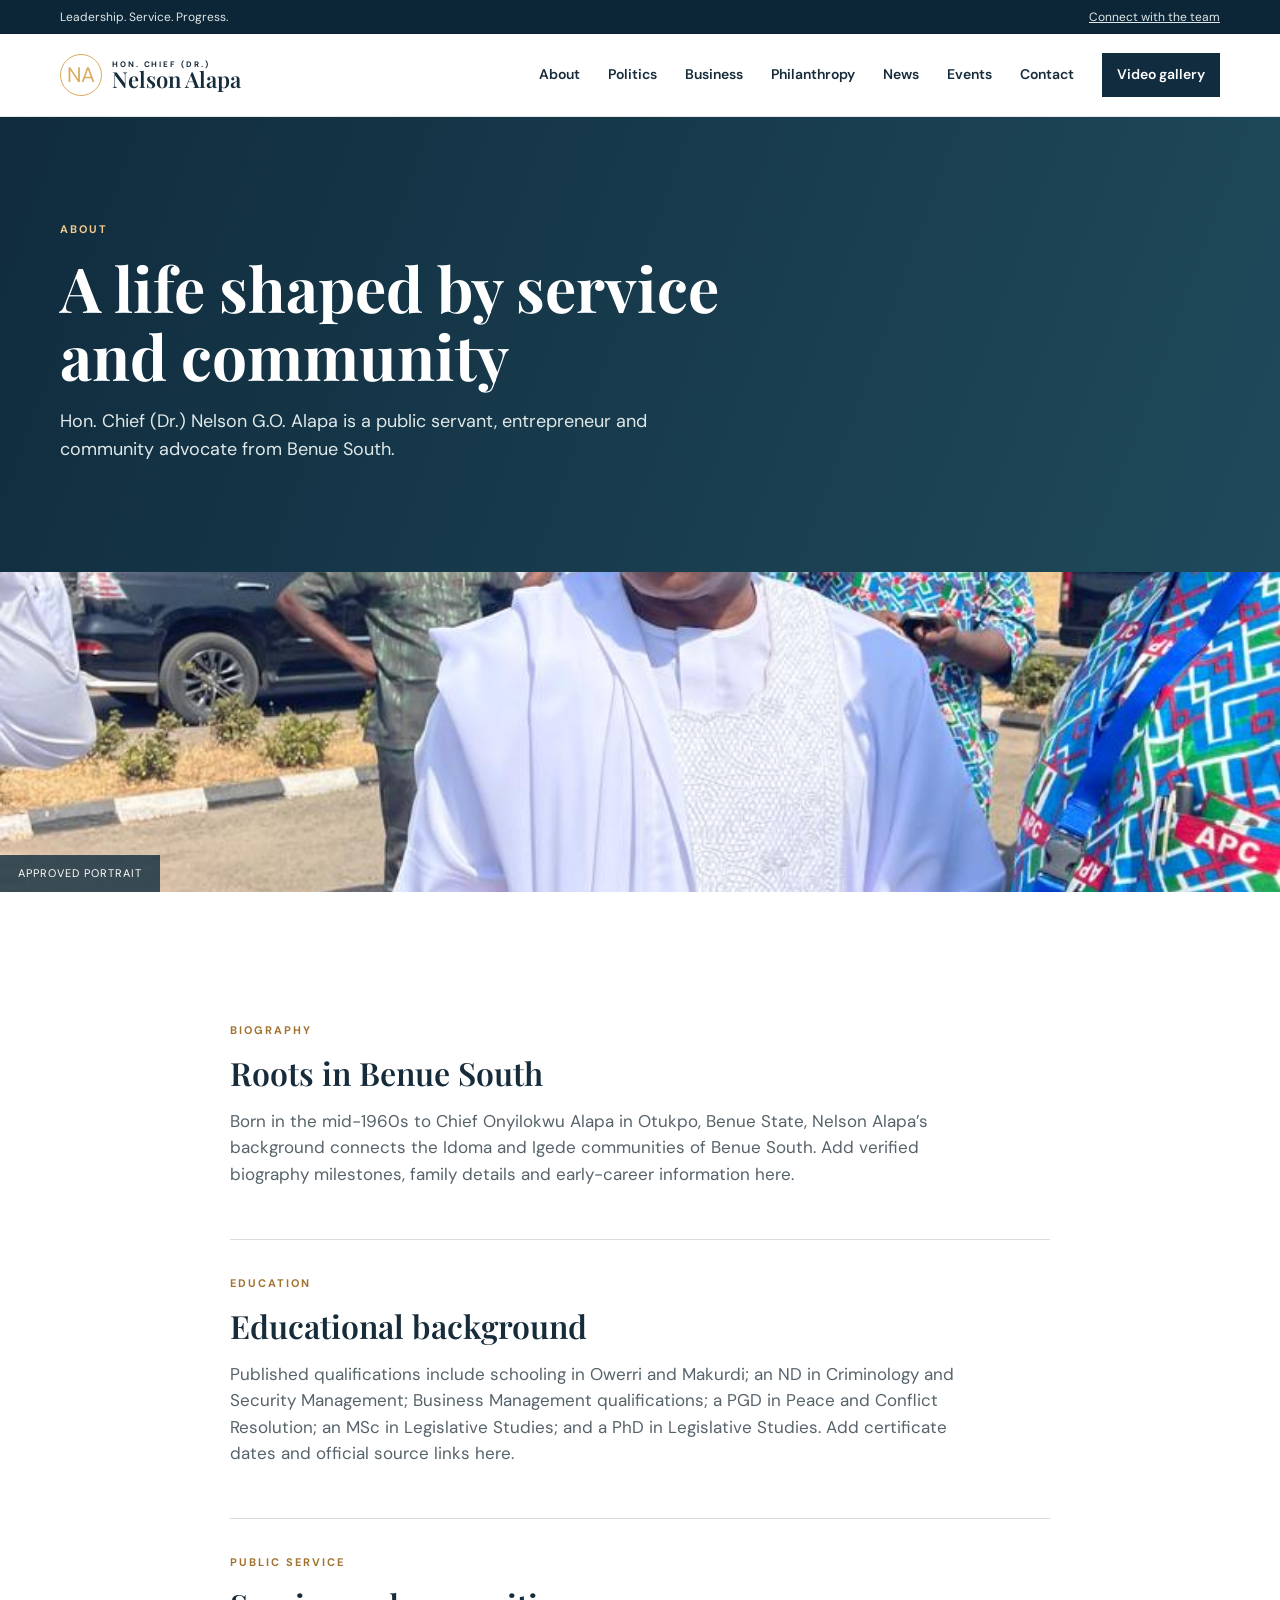
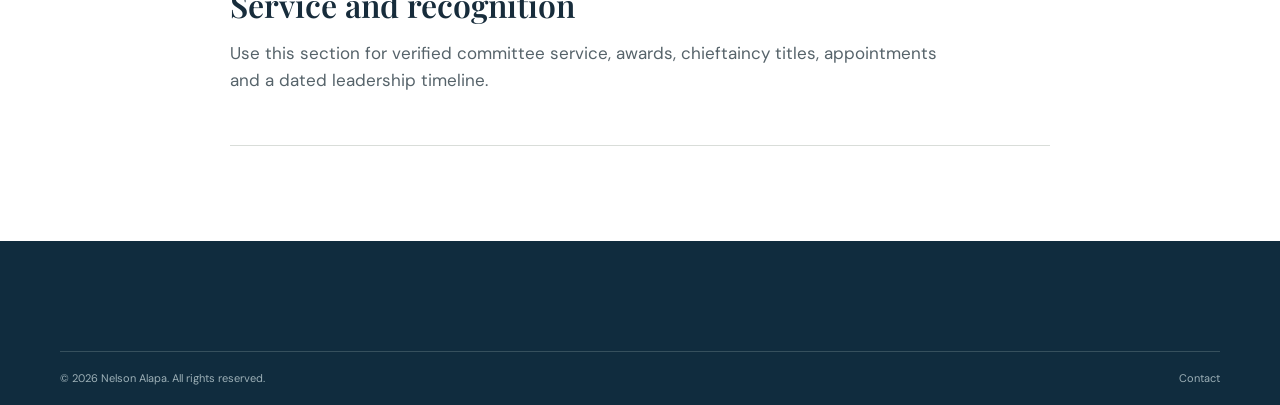
==== about.html @ 98392918 "Chief (Dr.) Nelson G.O. Alapa portfolio" ====
<!doctype html><html lang="en"><head><meta charset="UTF-8"><meta name="viewport" content="width=device-width,initial-scale=1"><title>About | Nelson Alapa</title><link rel="preconnect" href="https://fonts.googleapis.com"><link rel="preconnect" href="https://fonts.gstatic.com" crossorigin><link href="https://fonts.googleapis.com/css2?family=DM+Sans:wght@400;500;600;700&family=Playfair+Display:wght@600;700&display=swap" rel="stylesheet"><link rel="stylesheet" href="/styles.css"><link rel="stylesheet" href="/inner.css"></head><body><div class="topbar"><div class="container topbar-inner"><span>Leadership. Service. Progress.</span><span><a href="/contacts/">Connect with the team</a></span></div></div><header class="site-header"><div class="container nav-wrap"><a class="brand" href="/"><span class="seal">NA</span><span><b>HON. CHIEF (DR.)</b><strong>Nelson Alapa</strong></span></a><button class="menu-button" aria-label="Open navigation" aria-expanded="false">☰</button><nav class="main-nav"><a href="/about/">About</a><a href="/politics/">Politics</a><a href="/business/">Business</a><a href="/philanthropy/">Philanthropy</a><a href="/news/">News</a><a href="/events/">Events</a><a href="/contacts/">Contact</a><a class="nav-action" href="/video-gallery/">Video gallery</a></nav></div></header><main><section class="inner-hero"><div class="container"><p class="eyebrow light">ABOUT</p><h1>A life shaped by service and community</h1><p>Hon. Chief (Dr.) Nelson G.O. Alapa is a public servant, entrepreneur and community advocate from Benue South.</p></div></section><section class="route-photo" style="background-image:linear-gradient(90deg,#102c3e33,#102c3e33),url('/assets/images/about-nelson-alapa.jpg')"><div>Approved portrait</div></section><section class="section"><div class="container content-layout"><article class="content-card"><p class="eyebrow">BIOGRAPHY</p><h2>Roots in Benue South</h2><p>Born in the mid-1960s to Chief Onyilokwu Alapa in Otukpo, Benue State, Nelson Alapa’s background connects the Idoma and Igede communities of Benue South. Add verified biography milestones, family details and early-career information here.</p></article><article class="content-card"><p class="eyebrow">EDUCATION</p><h2>Educational background</h2><p>Published qualifications include schooling in Owerri and Makurdi; an ND in Criminology and Security Management; Business Management qualifications; a PGD in Peace and Conflict Resolution; an MSc in Legislative Studies; and a PhD in Legislative Studies. Add certificate dates and official source links here.</p></article><article class="content-card"><p class="eyebrow">PUBLIC SERVICE</p><h2>Service and recognition</h2><p>Use this section for verified committee service, awards, chieftaincy titles, appointments and a dated leadership timeline.</p></article></div></section></main><footer><div class="container footer-bottom"><span>© 2026 Nelson Alapa. All rights reserved.</span><span><a href="/contacts/">Contact</a></span></div></footer><script src="/script.js"></script></body></html>
---- styles.css ----
:root{--ink:#172c3b;--navy:#102c3e;--gold:#d9ab5f;--cream:#f6f3ed;--line:#d9ddd9;--muted:#637078}*{box-sizing:border-box}html{scroll-behavior:smooth}body{margin:0;color:var(--ink);font-family:"DM Sans",sans-serif;line-height:1.55;background:#fff}a{color:inherit;text-decoration:none}.container{width:min(1160px,calc(100% - 48px));margin:auto}.topbar{font-size:12px;color:#dfe8e9;background:#0c2637}.topbar-inner{height:34px;display:flex;justify-content:space-between;align-items:center}.topbar a{text-decoration:underline}.site-header{height:82px;background:#fff;display:flex;align-items:center;position:sticky;top:0;z-index:10;box-shadow:0 1px 0 #e5e8e8}.nav-wrap{display:flex;align-items:center;justify-content:space-between}.brand{display:flex;align-items:center;gap:10px;line-height:1}.brand .seal{border:1px solid var(--gold);border-radius:50%;width:42px;height:42px;display:grid;place-items:center;color:var(--gold);font-size:21px}.brand b{font-size:8px;letter-spacing:1.9px;display:block}.brand strong{font-family:"Playfair Display";font-size:22px;font-weight:600}.main-nav{display:flex;align-items:center;gap:28px;font-size:14px;font-weight:600}.main-nav>a:not(.nav-action):hover,.text-link:hover{color:#a3732a}.nav-action{padding:11px 15px;background:var(--navy);color:#fff}.menu-button{display:none;background:none;border:0;font-size:25px;color:var(--ink)}.hero{min-height:605px;position:relative;display:flex;align-items:center;color:#fff;background:linear-gradient(105deg,#15384b 8%,rgba(21,56,75,.69) 43%,rgba(21,56,75,.2)),url('assets/images/hero-governorate.jpg') center/cover,#37596a}.hero-overlay{position:absolute;inset:0;background:linear-gradient(90deg,rgba(9,31,45,.32),transparent)}.hero-content{position:relative;padding:100px 0 125px}.eyebrow{font-size:11px;font-weight:700;letter-spacing:2px;color:#a1732f;margin:0 0 16px}.eyebrow.light{color:#f2cb8c}.hero h1,h2{font-family:"Playfair Display";font-weight:600;line-height:1.12}.hero h1{font-size:clamp(42px,5vw,67px);margin:0;max-width:760px}.hero-copy{font-size:18px;max-width:540px;margin:24px 0 32px;color:#edf2f1}.hero-actions{display:flex;gap:14px;flex-wrap:wrap}.button{display:inline-flex;align-items:center;gap:12px;padding:13px 20px;font-size:14px;font-weight:700}.button-gold{background:var(--gold);color:#1d3140}.button-outline{border:1px solid rgba(255,255,255,.8);color:#fff}.button-dark{background:var(--navy);color:#fff}.hero-note{position:absolute;bottom:0;width:100%;padding:17px calc((100% - min(1160px,calc(100% - 48px)))/2);background:rgba(9,32,46,.78);font-size:13px}.pulse{display:inline-block;width:7px;height:7px;background:#7dd2a5;border-radius:50%;margin-right:8px}.quick-links{background:var(--cream)}.quick-grid{display:grid;grid-template-columns:repeat(4,1fr)}.quick-grid a{display:flex;align-items:center;gap:13px;padding:25px 17px;border-right:1px solid #dfded8}.quick-grid a:first-child{border-left:1px solid #dfded8}.quick-icon{font-size:23px;color:#a5742b}.quick-grid b,.quick-grid small{display:block}.quick-grid b{font-size:14px}.quick-grid small{font-size:11px;color:var(--muted)}.quick-grid i{margin-left:auto;font-style:normal;color:#a5742b}.section{padding:95px 0}.intro-grid,.transparency-grid{display:grid;grid-template-columns:1.1fr .9fr;gap:90px}.introduction h2,.section-heading h2,.transparency h2{font-size:clamp(32px,3.3vw,46px);margin:0}.intro-copy{padding-top:28px;font-size:17px;color:#536168}.text-link{font-size:14px;font-weight:700;display:inline-block;margin-top:15px}.text-link span{color:#ae7828;margin-left:8px}.projects{background:#f8f8f6}.section-heading{display:flex;justify-content:space-between;align-items:end;margin-bottom:35px}.section-heading .text-link{margin-bottom:8px}.project-grid{display:grid;grid-template-columns:1.15fr 1fr 1fr;gap:22px}.project-card{background:#fff;border:1px solid #e3e5e2}.project-image{height:182px;background-color:#73828c;background-position:center;background-size:cover}.image-road{background-image:linear-gradient(#17354622,#17354622),url('assets/images/project-infrastructure.jpg')}.image-school{background-image:linear-gradient(#17354622,#17354622),url('assets/images/project-education.jpg')}.image-clinic{background-image:linear-gradient(#17354622,#17354622),url('assets/images/project-health.jpg')}.project-body{padding:22px}.tag{font-size:10px;font-weight:700;letter-spacing:1.25px;text-transform:uppercase;color:#a5742b;margin:0 0 10px}.status{float:right;font-size:11px;font-weight:600}.on-track{color:#287253}.review{color:#af7922}.project-card h3,.news h3,.engage-card h3,.report-card h3{font-family:"Playfair Display";font-size:23px;line-height:1.2;margin:7px 0 10px}.project-card p{font-size:13px;color:var(--muted);min-height:40px}.progress-label{display:flex;justify-content:space-between;font-size:11px;margin-top:16px}.progress{height:5px;background:#e8e9e7;margin:6px 0 15px}.progress i{display:block;height:100%;background:#bd8d43}.project-meta{display:flex;justify-content:space-between;border-top:1px solid #e5e7e5;padding-top:13px;font-size:10px;color:var(--muted)}.project-meta b{display:block;color:var(--ink);font-size:11px}.impact{padding:70px 0;background:var(--navy);color:#fff}.impact-grid{display:grid;grid-template-columns:.8fr 1.2fr;align-items:center;gap:40px}.impact h2{font-size:36px;margin:0}.metrics{display:grid;grid-template-columns:repeat(4,1fr);gap:18px}.metrics div{border-left:1px solid rgba(255,255,255,.27);padding-left:16px}.metrics strong{display:block;font-family:"Playfair Display";font-size:34px;color:#e4ba79}.metrics span{font-size:12px;color:#d6e0e1}.service-grid{display:grid;grid-template-columns:repeat(3,1fr);gap:15px}.service-grid a{border:1px solid var(--line);padding:23px;position:relative;min-height:145px;transition:.2s}.service-grid a:hover{border-color:#b88b49;transform:translateY(-2px)}.service-grid span{font-size:24px;color:#b3833d;display:block}.service-grid b,.service-grid small{display:block}.service-grid b{margin:11px 0 3px;font-size:15px}.service-grid small{color:var(--muted);font-size:12px}.service-grid i{position:absolute;right:20px;bottom:17px;font-style:normal;color:#a5742b}.transparency{background:#eaf0ed}.transparency>div{align-items:center}.transparency p:not(.eyebrow){color:#516268;max-width:480px}.report-card{background:#fff;padding:28px 30px;box-shadow:0 18px 36px #213c4017}.report-top{display:flex;justify-content:space-between;font-size:10px;font-weight:700;letter-spacing:1.5px;color:#647178}.report-dot{color:#287253;letter-spacing:0}.budget-row{position:relative;display:grid;grid-template-columns:1fr 35px;gap:10px;margin:18px 0;font-size:12px}.budget-row b{text-align:right}.budget-row i{grid-column:1/3;height:8px;background:linear-gradient(90deg,#c08f47 var(--w),#edf0ee var(--w));background:#d5a458;position:relative}.budget-row i:after{content:"";position:absolute;height:100%;left:var(--x);right:0;background:#edf0ee}.budget-row:nth-of-type(2) i:after{left:31%}.budget-row:nth-of-type(3) i:after{left:28%}.budget-row:nth-of-type(4) i:after{left:19%}.budget-row:nth-of-type(5) i:after{left:14%}.report-card>a{font-size:12px;font-weight:700;color:#a5742b}.news-grid{display:grid;grid-template-columns:1fr 1fr 1.1fr;gap:22px}.news-grid>article:not(.engage-card){border-top:2px solid #b48643;padding:18px 3px}.news-date{font-size:11px;color:#798387;letter-spacing:1px}.news-date b{font-size:18px;margin-left:4px;color:var(--ink)}.news-grid h3{font-size:25px}.news-grid a{font-size:12px;font-weight:700;color:#a5742b}.engage-card{background:var(--navy);color:white;padding:30px}.engage-card h3{font-size:29px}.engage-card p:not(.eyebrow){font-size:14px;color:#d1dcdb}.crisis{background:#f8eedc;border-top:1px solid #ead8b7}.crisis .container{min-height:100px;display:flex;align-items:center;gap:18px}.crisis-icon{width:32px;height:32px;border-radius:50%;display:grid;place-items:center;background:#bc7824;color:#fff;font-weight:700}.crisis p{margin:3px 0;font-size:13px;color:#5c5e5b}.crisis a{margin-left:auto;font-size:13px;font-weight:700;color:#925f1c}footer{background:#102c3e;color:#d6e1e3;padding-top:60px}.footer-grid{display:grid;grid-template-columns:2fr 1fr 1fr 1fr;gap:30px}.footer-brand{color:#fff}.footer-grid p{font-size:12px;color:#b9c7ca}.footer-grid>div:not(:first-child){display:flex;flex-direction:column;gap:8px;font-size:12px}.footer-grid>div>b{color:#e3b970;font-size:11px;letter-spacing:1px;text-transform:uppercase;margin-bottom:5px}.footer-bottom{margin-top:50px;padding:18px 0;border-top:1px solid #36505d;display:flex;justify-content:space-between;font-size:11px;color:#9db0b7}.skip-link{position:absolute;left:-999px}.skip-link:focus{left:20px;top:10px;z-index:30;background:#fff;padding:10px}@media(max-width:850px){.main-nav{gap:14px}.project-grid{grid-template-columns:1fr 1fr}.feature-project{grid-column:span 2}.quick-grid{grid-template-columns:1fr 1fr}.quick-grid a:nth-child(3){border-left:1px solid #dfded8}.intro-grid,.transparency-grid{gap:35px}.footer-grid{grid-template-columns:1.6fr 1fr 1fr}}@media(max-width:620px){.container{width:min(100% - 32px,1160px)}.topbar-inner{font-size:10px}.topbar-inner span:last-child{display:none}.site-header{height:68px}.menu-button{display:block}.main-nav{display:none;position:absolute;top:68px;left:0;right:0;background:#fff;padding:18px 20px;flex-direction:column;align-items:stretch;gap:16px;box-shadow:0 8px 10px #0002}.main-nav.open{display:flex}.nav-action{text-align:center}.hero{min-height:540px}.hero-content{padding:70px 0 100px}.hero-note{padding:15px 16px}.quick-grid{grid-template-columns:1fr}.quick-grid a,.quick-grid a:first-child,.quick-grid a:nth-child(3){border-left:0;border-bottom:1px solid #dfded8}.section{padding:65px 0}.intro-grid,.transparency-grid,.impact-grid{grid-template-columns:1fr}.section-heading{display:block}.section-heading .text-link{margin-top:18px}.project-grid,.service-grid,.news-grid{grid-template-columns:1fr}.feature-project{grid-column:auto}.metrics{grid-template-columns:1fr 1fr}.footer-grid{grid-template-columns:1fr 1fr}.footer-grid>div:first-child{grid-column:span 2}.footer-bottom{display:block;line-height:2}.crisis .container{padding:22px 0;align-items:flex-start}.crisis a{display:none}}
---- inner.css ----
.inner-hero{padding:105px 0 90px;background:linear-gradient(110deg,#102c3e,#1f4a5b);color:#fff}.inner-hero h1{font-size:clamp(40px,5vw,62px);font-family:"Playfair Display";line-height:1.1;max-width:760px;margin:0}.inner-hero p:last-child{max-width:650px;font-size:18px;color:#e0e9e9}.route-photo{height:320px;background:#58707b center/cover url('/assets/images/WhatsApp%20Image%202026-07-22%20at%2010.27.29%20AM.jpeg')!important;display:grid;place-items:end start}.route-photo div{padding:10px 18px;background:#102c3ecc;color:#fff;font-size:11px;letter-spacing:1px;text-transform:uppercase}.content-layout{max-width:820px}.content-card{padding:35px 0;border-bottom:1px solid #d9ddd9}.content-card h2{font-family:"Playfair Display";font-size:32px;margin:0 0 12px}.content-card p:last-child{font-size:17px;color:#56636a;max-width:740px}@media(max-width:620px){.inner-hero{padding:72px 0}.route-photo{height:220px}.content-card h2{font-size:27px}}
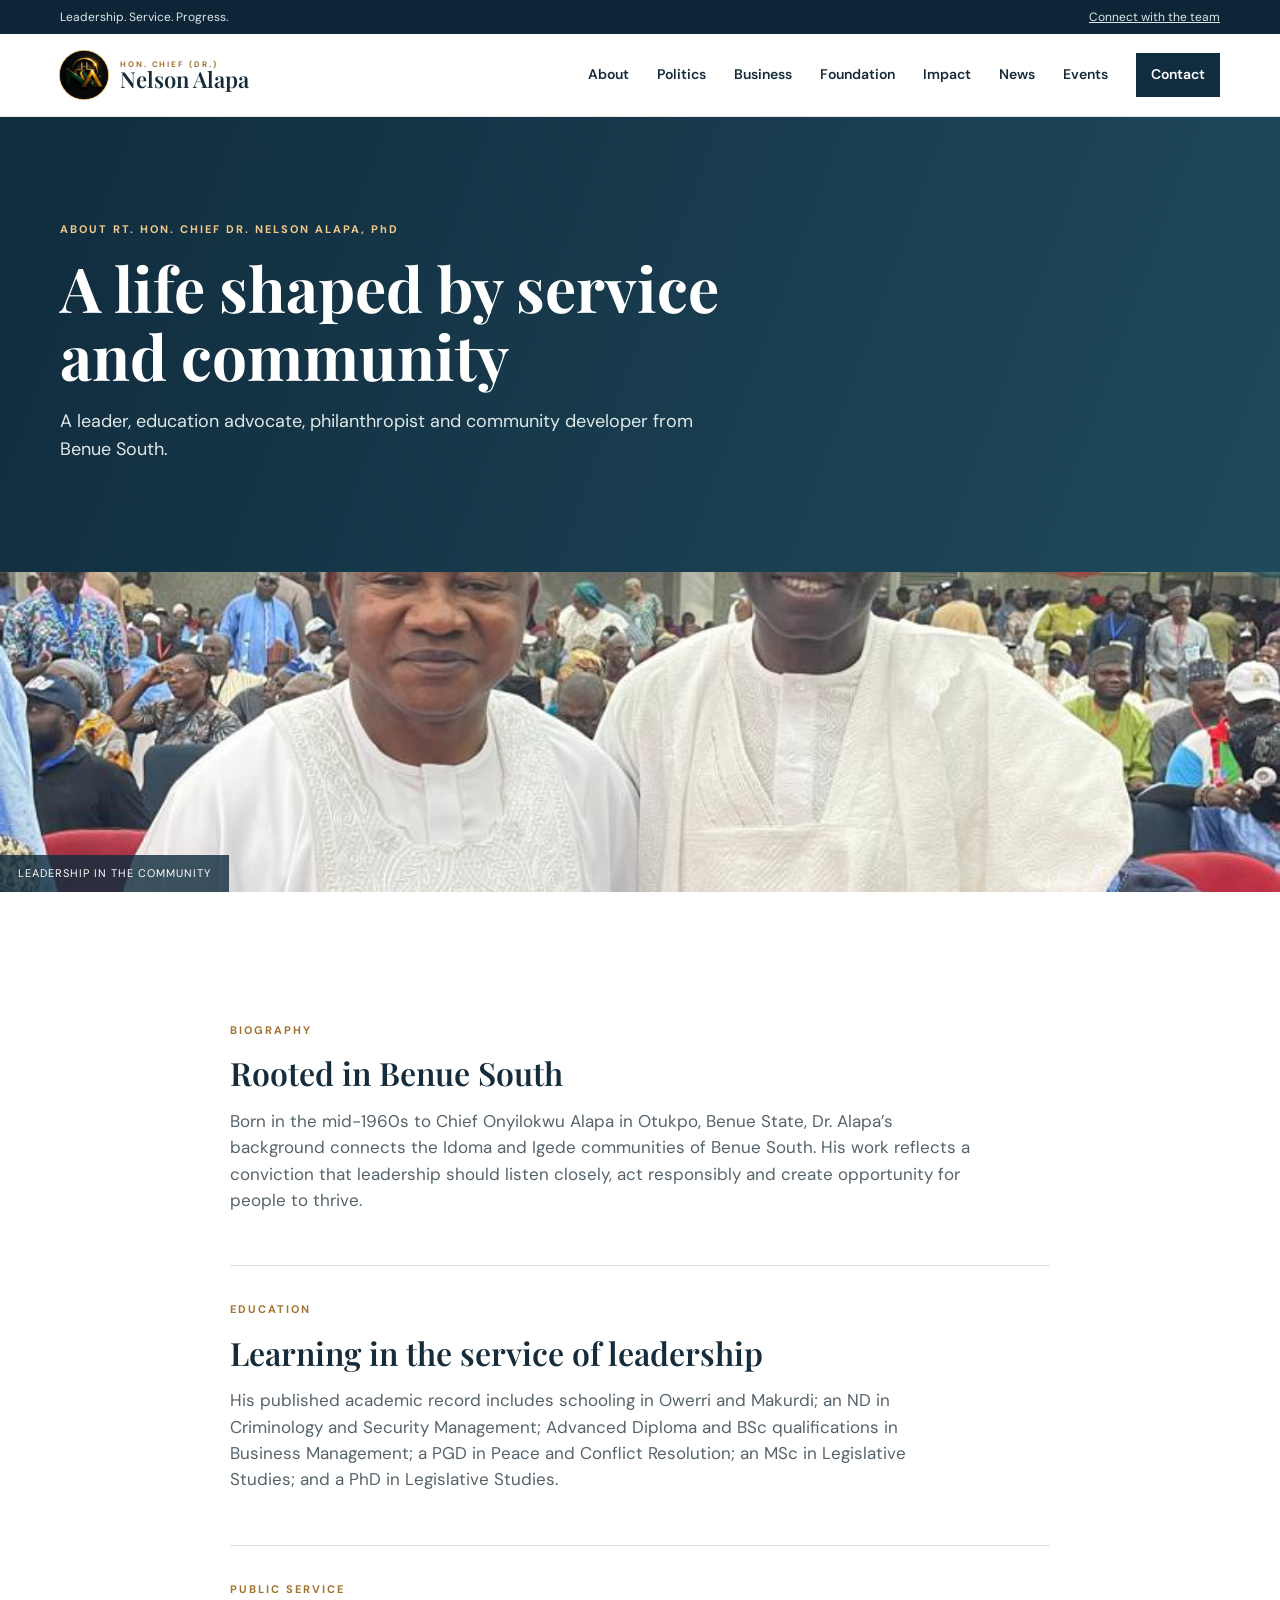
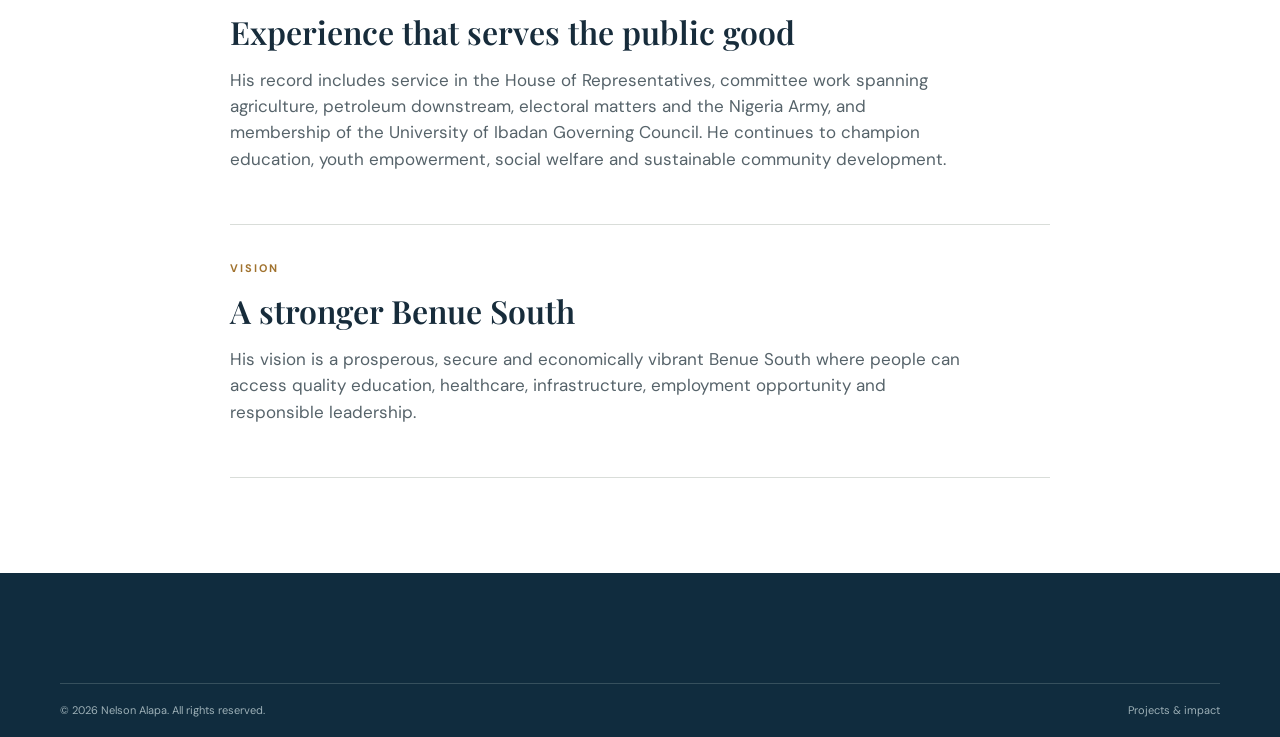
==== commit f0595386: "Chief (Dr.) Nelson G.O. Alapa portfolio" ====
--- a/about.html
+++ b/about.html
@@ -1 +1 @@
-<!doctype html><html lang="en"><head><meta charset="UTF-8"><meta name="viewport" content="width=device-width,initial-scale=1"><title>About | Nelson Alapa</title><link rel="preconnect" href="https://fonts.googleapis.com"><link rel="preconnect" href="https://fonts.gstatic.com" crossorigin><link href="https://fonts.googleapis.com/css2?family=DM+Sans:wght@400;500;600;700&family=Playfair+Display:wght@600;700&display=swap" rel="stylesheet"><link rel="stylesheet" href="/styles.css"><link rel="stylesheet" href="/inner.css"></head><body><div class="topbar"><div class="container topbar-inner"><span>Leadership. Service. Progress.</span><span><a href="/contacts/">Connect with the team</a></span></div></div><header class="site-header"><div class="container nav-wrap"><a class="brand" href="/"><span class="seal">NA</span><span><b>HON. CHIEF (DR.)</b><strong>Nelson Alapa</strong></span></a><button class="menu-button" aria-label="Open navigation" aria-expanded="false">☰</button><nav class="main-nav"><a href="/about/">About</a><a href="/politics/">Politics</a><a href="/business/">Business</a><a href="/philanthropy/">Philanthropy</a><a href="/news/">News</a><a href="/events/">Events</a><a href="/contacts/">Contact</a><a class="nav-action" href="/video-gallery/">Video gallery</a></nav></div></header><main><section class="inner-hero"><div class="container"><p class="eyebrow light">ABOUT</p><h1>A life shaped by service and community</h1><p>Hon. Chief (Dr.) Nelson G.O. Alapa is a public servant, entrepreneur and community advocate from Benue South.</p></div></section><section class="route-photo" style="background-image:linear-gradient(90deg,#102c3e33,#102c3e33),url('/assets/images/about-nelson-alapa.jpg')"><div>Approved portrait</div></section><section class="section"><div class="container content-layout"><article class="content-card"><p class="eyebrow">BIOGRAPHY</p><h2>Roots in Benue South</h2><p>Born in the mid-1960s to Chief Onyilokwu Alapa in Otukpo, Benue State, Nelson Alapa’s background connects the Idoma and Igede communities of Benue South. Add verified biography milestones, family details and early-career information here.</p></article><article class="content-card"><p class="eyebrow">EDUCATION</p><h2>Educational background</h2><p>Published qualifications include schooling in Owerri and Makurdi; an ND in Criminology and Security Management; Business Management qualifications; a PGD in Peace and Conflict Resolution; an MSc in Legislative Studies; and a PhD in Legislative Studies. Add certificate dates and official source links here.</p></article><article class="content-card"><p class="eyebrow">PUBLIC SERVICE</p><h2>Service and recognition</h2><p>Use this section for verified committee service, awards, chieftaincy titles, appointments and a dated leadership timeline.</p></article></div></section></main><footer><div class="container footer-bottom"><span>© 2026 Nelson Alapa. All rights reserved.</span><span><a href="/contacts/">Contact</a></span></div></footer><script src="/script.js"></script></body></html>
+<!doctype html><html lang="en"><head><meta charset="UTF-8"><meta name="viewport" content="width=device-width,initial-scale=1"><title>About | Nelson Alapa</title><link rel="preconnect" href="https://fonts.googleapis.com"><link rel="preconnect" href="https://fonts.gstatic.com" crossorigin><link href="https://fonts.googleapis.com/css2?family=DM+Sans:wght@400;500;600;700&family=Playfair+Display:wght@600;700&display=swap" rel="stylesheet"><link rel="stylesheet" href="/styles.css"><link rel="stylesheet" href="/inner.css"></head><body><div class="topbar"><div class="container topbar-inner"><span>Leadership. Service. Progress.</span><span><a href="/contacts/">Connect with the team</a></span></div></div><header class="site-header"><div class="container nav-wrap"><a class="brand" href="/"><span class="seal">NA</span><span><b>HON. CHIEF (DR.)</b><strong>Nelson Alapa</strong></span></a><button class="menu-button" aria-label="Open navigation" aria-expanded="false">☰</button><nav class="main-nav"><a href="/about/">About</a><a href="/politics/">Politics</a><a href="/business/">Business</a><a href="/philanthropy/">Foundation</a><a href="/impact/">Impact</a><a href="/news/">News</a><a href="/events/">Events</a><a class="nav-action" href="/contacts/">Contact</a></nav></div></header><main><section class="inner-hero"><div class="container"><p class="eyebrow light">ABOUT RT. HON. CHIEF DR. NELSON ALAPA, PhD</p><h1>A life shaped by service and community</h1><p>A leader, education advocate, philanthropist and community developer from Benue South.</p></div></section><section class="route-photo"><div>Leadership in the community</div></section><section class="section"><div class="container content-layout"><article class="content-card"><p class="eyebrow">BIOGRAPHY</p><h2>Rooted in Benue South</h2><p>Born in the mid-1960s to Chief Onyilokwu Alapa in Otukpo, Benue State, Dr. Alapa’s background connects the Idoma and Igede communities of Benue South. His work reflects a conviction that leadership should listen closely, act responsibly and create opportunity for people to thrive.</p></article><article class="content-card"><p class="eyebrow">EDUCATION</p><h2>Learning in the service of leadership</h2><p>His published academic record includes schooling in Owerri and Makurdi; an ND in Criminology and Security Management; Advanced Diploma and BSc qualifications in Business Management; a PGD in Peace and Conflict Resolution; an MSc in Legislative Studies; and a PhD in Legislative Studies.</p></article><article class="content-card"><p class="eyebrow">PUBLIC SERVICE</p><h2>Experience that serves the public good</h2><p>His record includes service in the House of Representatives, committee work spanning agriculture, petroleum downstream, electoral matters and the Nigeria Army, and membership of the University of Ibadan Governing Council. He continues to champion education, youth empowerment, social welfare and sustainable community development.</p></article><article class="content-card"><p class="eyebrow">VISION</p><h2>A stronger Benue South</h2><p>His vision is a prosperous, secure and economically vibrant Benue South where people can access quality education, healthcare, infrastructure, employment opportunity and responsible leadership.</p></article></div></section></main><footer><div class="container footer-bottom"><span>© 2026 Nelson Alapa. All rights reserved.</span><span><a href="/impact/">Projects & impact</a></span></div></footer><script src="/script.js"></script></body></html>
--- a/inner.css
+++ b/inner.css
@@ -1 +1 @@
-.inner-hero{padding:105px 0 90px;background:linear-gradient(110deg,#102c3e,#1f4a5b);color:#fff}.inner-hero h1{font-size:clamp(40px,5vw,62px);font-family:"Playfair Display";line-height:1.1;max-width:760px;margin:0}.inner-hero p:last-child{max-width:650px;font-size:18px;color:#e0e9e9}.route-photo{height:320px;background:#58707b center/cover url('/assets/images/WhatsApp%20Image%202026-07-22%20at%2010.27.29%20AM.jpeg')!important;display:grid;place-items:end start}.route-photo div{padding:10px 18px;background:#102c3ecc;color:#fff;font-size:11px;letter-spacing:1px;text-transform:uppercase}.content-layout{max-width:820px}.content-card{padding:35px 0;border-bottom:1px solid #d9ddd9}.content-card h2{font-family:"Playfair Display";font-size:32px;margin:0 0 12px}.content-card p:last-child{font-size:17px;color:#56636a;max-width:740px}@media(max-width:620px){.inner-hero{padding:72px 0}.route-photo{height:220px}.content-card h2{font-size:27px}}
+.inner-hero{padding:105px 0 90px;background:linear-gradient(110deg,#102c3e,#1f4a5b);color:#fff}.inner-hero h1{font-size:clamp(40px,5vw,62px);font-family:"Playfair Display";line-height:1.1;max-width:760px;margin:0}.inner-hero p:last-child{max-width:650px;font-size:18px;color:#e0e9e9}.route-photo{height:320px;background:#58707b center/cover url('/assets/images/img2.jpeg');display:grid;place-items:end start}.route-photo div{padding:10px 18px;background:#102c3ecc;color:#fff;font-size:11px;letter-spacing:1px;text-transform:uppercase}.content-layout{max-width:820px}.content-card{padding:35px 0;border-bottom:1px solid #d9ddd9}.content-card h2{font-family:"Playfair Display";font-size:32px;margin:0 0 12px}.content-card p:last-child{font-size:17px;color:#56636a;max-width:740px}@media(max-width:620px){.inner-hero{padding:72px 0}.route-photo{height:220px}.content-card h2{font-size:27px}}
